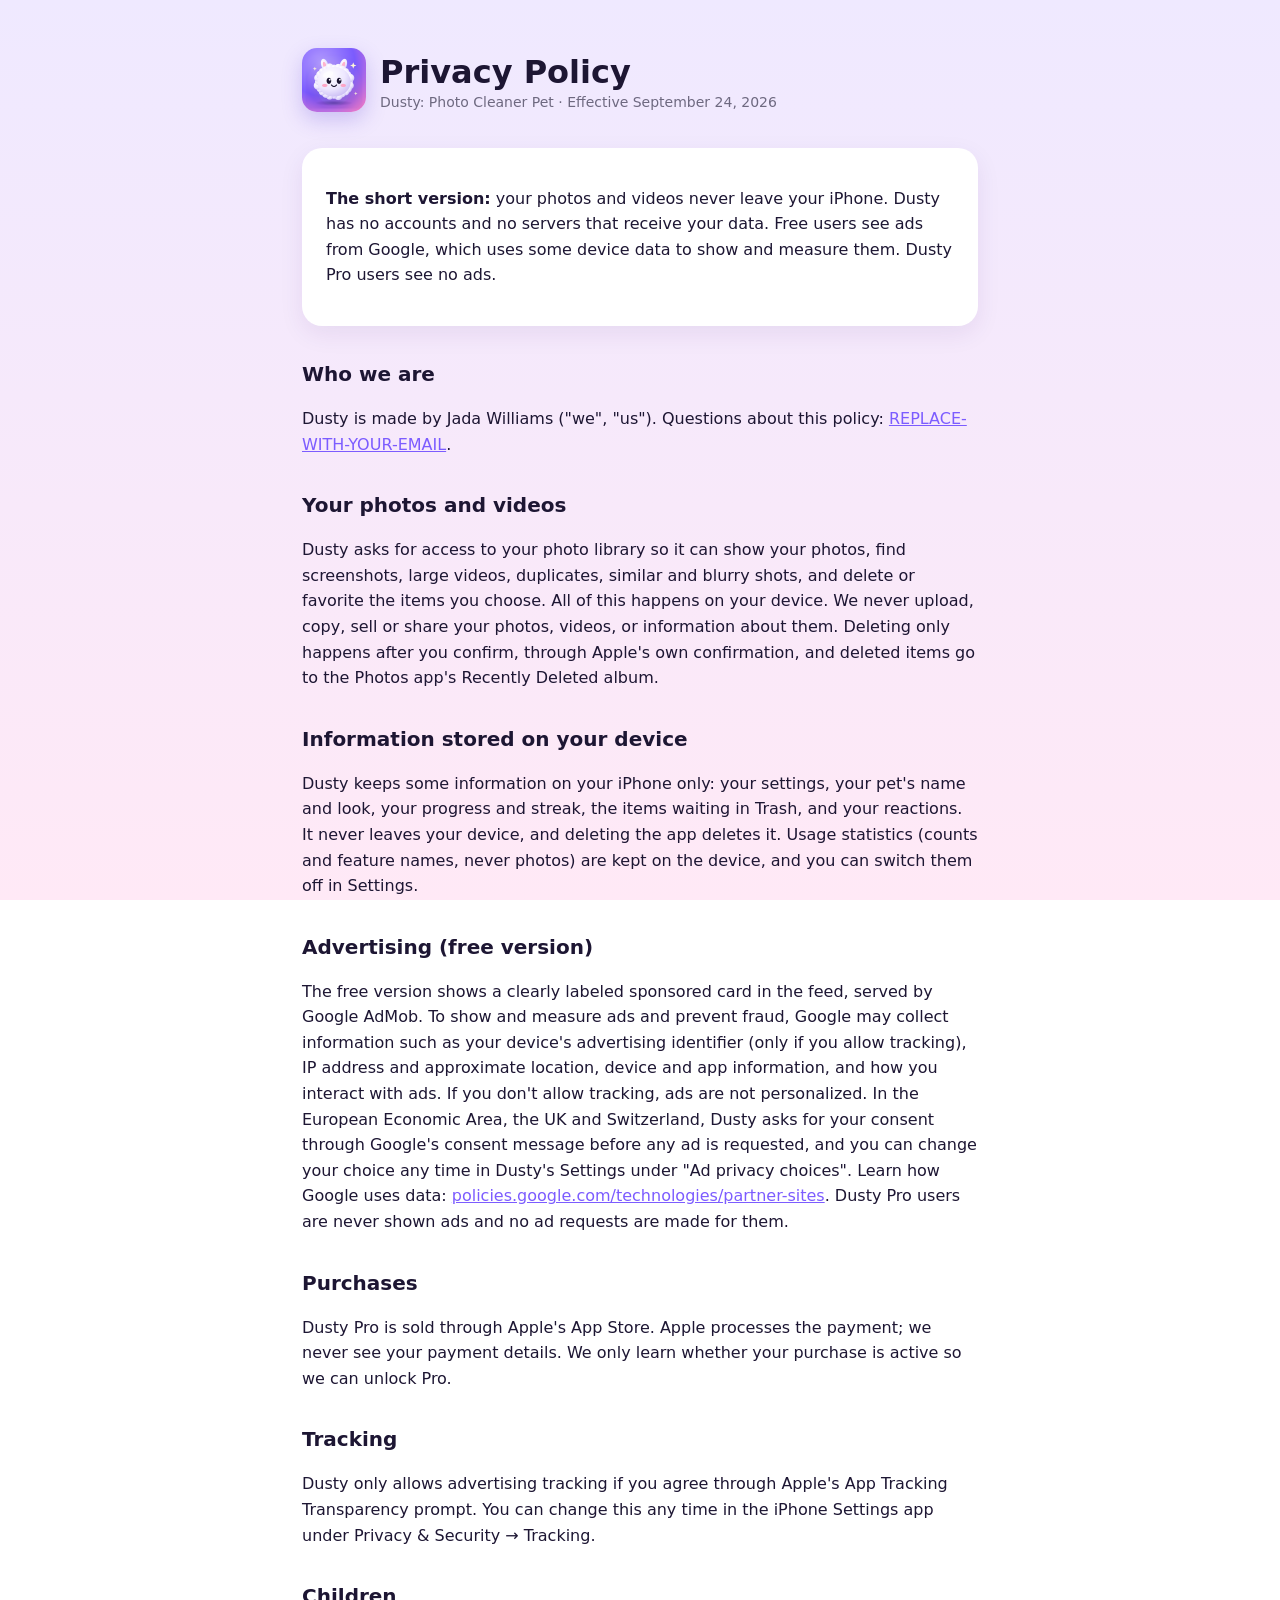
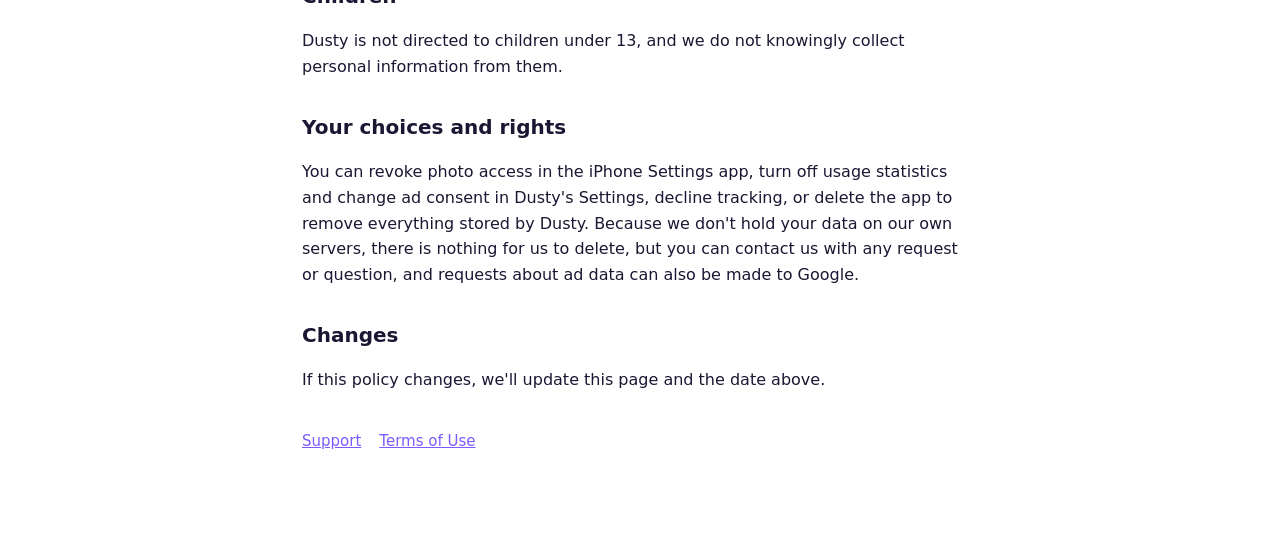
==== privacy.html @ c2cbd44c "Add files via upload" ====
<!doctype html><html lang="en"><head><meta charset="utf-8"><meta name="viewport" content="width=device-width, initial-scale=1">
<title>Dusty — Privacy Policy</title><link rel="stylesheet" href="style.css"><link rel="icon" href="icon.png"></head><body><main>
<header><a href="index.html"><img src="icon.png" alt=""></a><div><h1>Privacy Policy</h1><div class="muted">Dusty: Photo Cleaner Pet · Effective September 24, 2026</div></div></header>
<div class="card">
<p><b>The short version:</b> your photos and videos never leave your iPhone. Dusty has no accounts and no servers that receive your data. Free users see ads from Google, which uses some device data to show and measure them. Dusty Pro users see no ads.</p>
</div>

<h2>Who we are</h2>
<p>Dusty is made by Jada Williams ("we", "us"). Questions about this policy: <a href="mailto:REPLACE-WITH-YOUR-EMAIL">REPLACE-WITH-YOUR-EMAIL</a>.</p>

<h2>Your photos and videos</h2>
<p>Dusty asks for access to your photo library so it can show your photos, find screenshots, large videos, duplicates, similar and blurry shots, and delete or favorite the items you choose. All of this happens on your device. We never upload, copy, sell or share your photos, videos, or information about them. Deleting only happens after you confirm, through Apple's own confirmation, and deleted items go to the Photos app's Recently Deleted album.</p>

<h2>Information stored on your device</h2>
<p>Dusty keeps some information on your iPhone only: your settings, your pet's name and look, your progress and streak, the items waiting in Trash, and your reactions. It never leaves your device, and deleting the app deletes it. Usage statistics (counts and feature names, never photos) are kept on the device, and you can switch them off in Settings.</p>

<h2>Advertising (free version)</h2>
<p>The free version shows a clearly labeled sponsored card in the feed, served by Google AdMob. To show and measure ads and prevent fraud, Google may collect information such as your device's advertising identifier (only if you allow tracking), IP address and approximate location, device and app information, and how you interact with ads. If you don't allow tracking, ads are not personalized. In the European Economic Area, the UK and Switzerland, Dusty asks for your consent through Google's consent message before any ad is requested, and you can change your choice any time in Dusty's Settings under "Ad privacy choices". Learn how Google uses data: <a href="https://policies.google.com/technologies/partner-sites">policies.google.com/technologies/partner-sites</a>. Dusty Pro users are never shown ads and no ad requests are made for them.</p>

<h2>Purchases</h2>
<p>Dusty Pro is sold through Apple's App Store. Apple processes the payment; we never see your payment details. We only learn whether your purchase is active so we can unlock Pro.</p>

<h2>Tracking</h2>
<p>Dusty only allows advertising tracking if you agree through Apple's App Tracking Transparency prompt. You can change this any time in the iPhone Settings app under Privacy &amp; Security → Tracking.</p>

<h2>Children</h2>
<p>Dusty is not directed to children under 13, and we do not knowingly collect personal information from them.</p>

<h2>Your choices and rights</h2>
<p>You can revoke photo access in the iPhone Settings app, turn off usage statistics and change ad consent in Dusty's Settings, decline tracking, or delete the app to remove everything stored by Dusty. Because we don't hold your data on our own servers, there is nothing for us to delete, but you can contact us with any request or question, and requests about ad data can also be made to Google.</p>

<h2>Changes</h2>
<p>If this policy changes, we'll update this page and the date above.</p>

<nav><a href="index.html">Support</a><a href="terms.html">Terms of Use</a></nav>
</main></body></html>
---- style.css ----
:root{--ink:#1D1633;--muted:#6E6980;--accent:#7C5CFF;--bg1:#EFE9FF;--bg2:#FFE9F6}
*{box-sizing:border-box}
body{margin:0;font-family:-apple-system,BlinkMacSystemFont,"SF Pro Text",system-ui,"Segoe UI",Roboto,sans-serif;color:var(--ink);background:linear-gradient(180deg,var(--bg1),var(--bg2)) fixed;line-height:1.6;-webkit-font-smoothing:antialiased}
main{max-width:720px;margin:0 auto;padding:48px 22px 80px}
header{display:flex;align-items:center;gap:14px;margin-bottom:28px}
header img{width:64px;height:64px;border-radius:15px;box-shadow:0 8px 20px rgba(91,67,214,.25)}
header a{color:inherit;text-decoration:none}
h1{font-size:32px;line-height:1.15;margin:0}
h2{font-size:20px;margin:32px 0 6px}
p,li{font-size:16px}
.muted{color:var(--muted);font-size:14px}
.card{background:#fff;border-radius:20px;padding:22px 24px;box-shadow:0 8px 24px rgba(60,30,110,.08)}
a{color:var(--accent)}
nav{margin-top:36px;display:flex;gap:18px;flex-wrap:wrap;font-size:15px}
.button{display:inline-block;background:var(--accent);color:#fff;text-decoration:none;padding:12px 20px;border-radius:14px;font-weight:600;margin-top:6px}
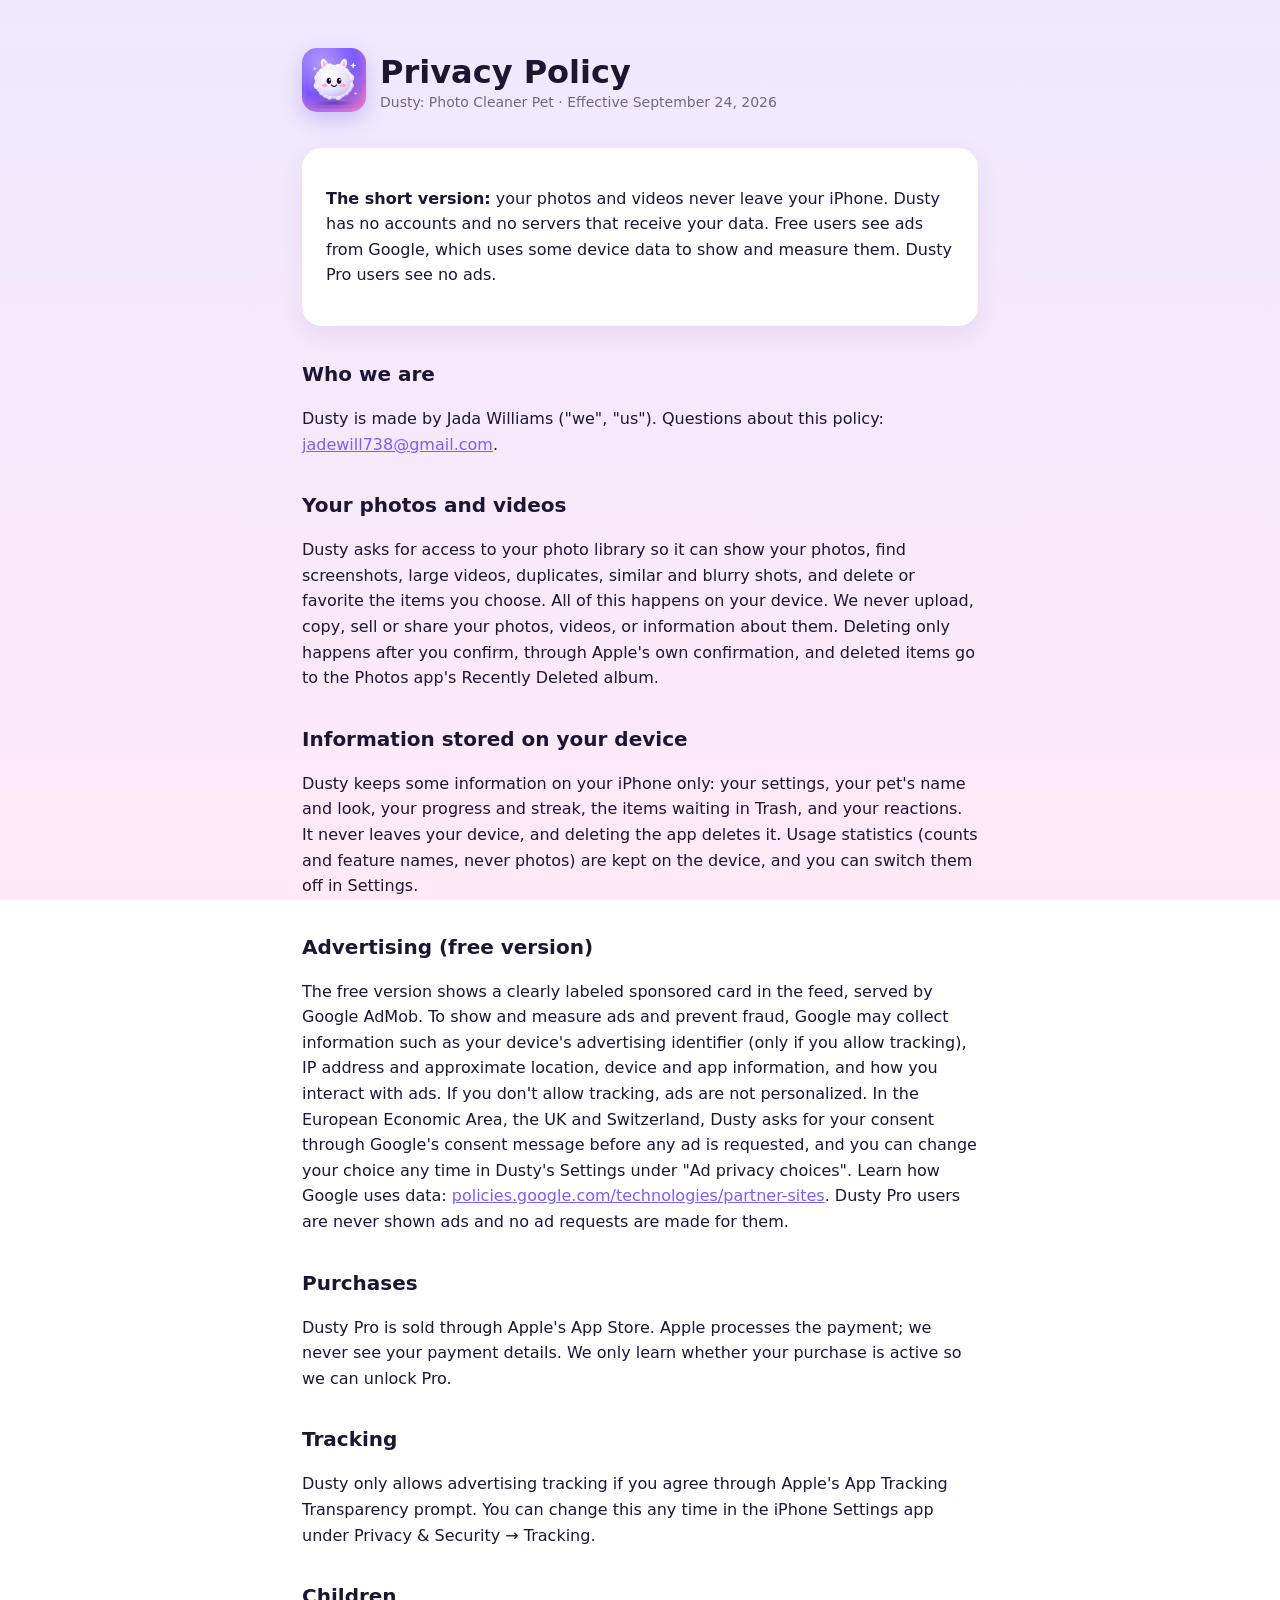
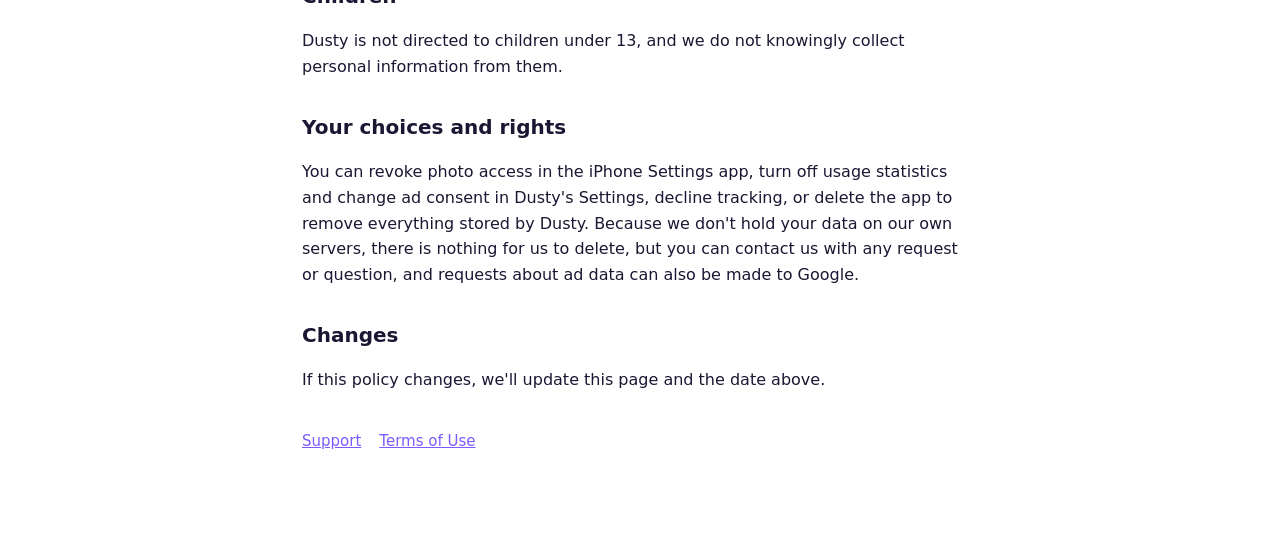
==== commit 62de6c55: "Add files via upload" ====
--- a/privacy.html
+++ b/privacy.html
@@ -6,7 +6,7 @@
 </div>
 
 <h2>Who we are</h2>
-<p>Dusty is made by Jada Williams ("we", "us"). Questions about this policy: <a href="mailto:REPLACE-WITH-YOUR-EMAIL">REPLACE-WITH-YOUR-EMAIL</a>.</p>
+<p>Dusty is made by Jada Williams ("we", "us"). Questions about this policy: <a href="mailto:jadewill738@gmail.com">jadewill738@gmail.com</a>.</p>
 
 <h2>Your photos and videos</h2>
 <p>Dusty asks for access to your photo library so it can show your photos, find screenshots, large videos, duplicates, similar and blurry shots, and delete or favorite the items you choose. All of this happens on your device. We never upload, copy, sell or share your photos, videos, or information about them. Deleting only happens after you confirm, through Apple's own confirmation, and deleted items go to the Photos app's Recently Deleted album.</p>
